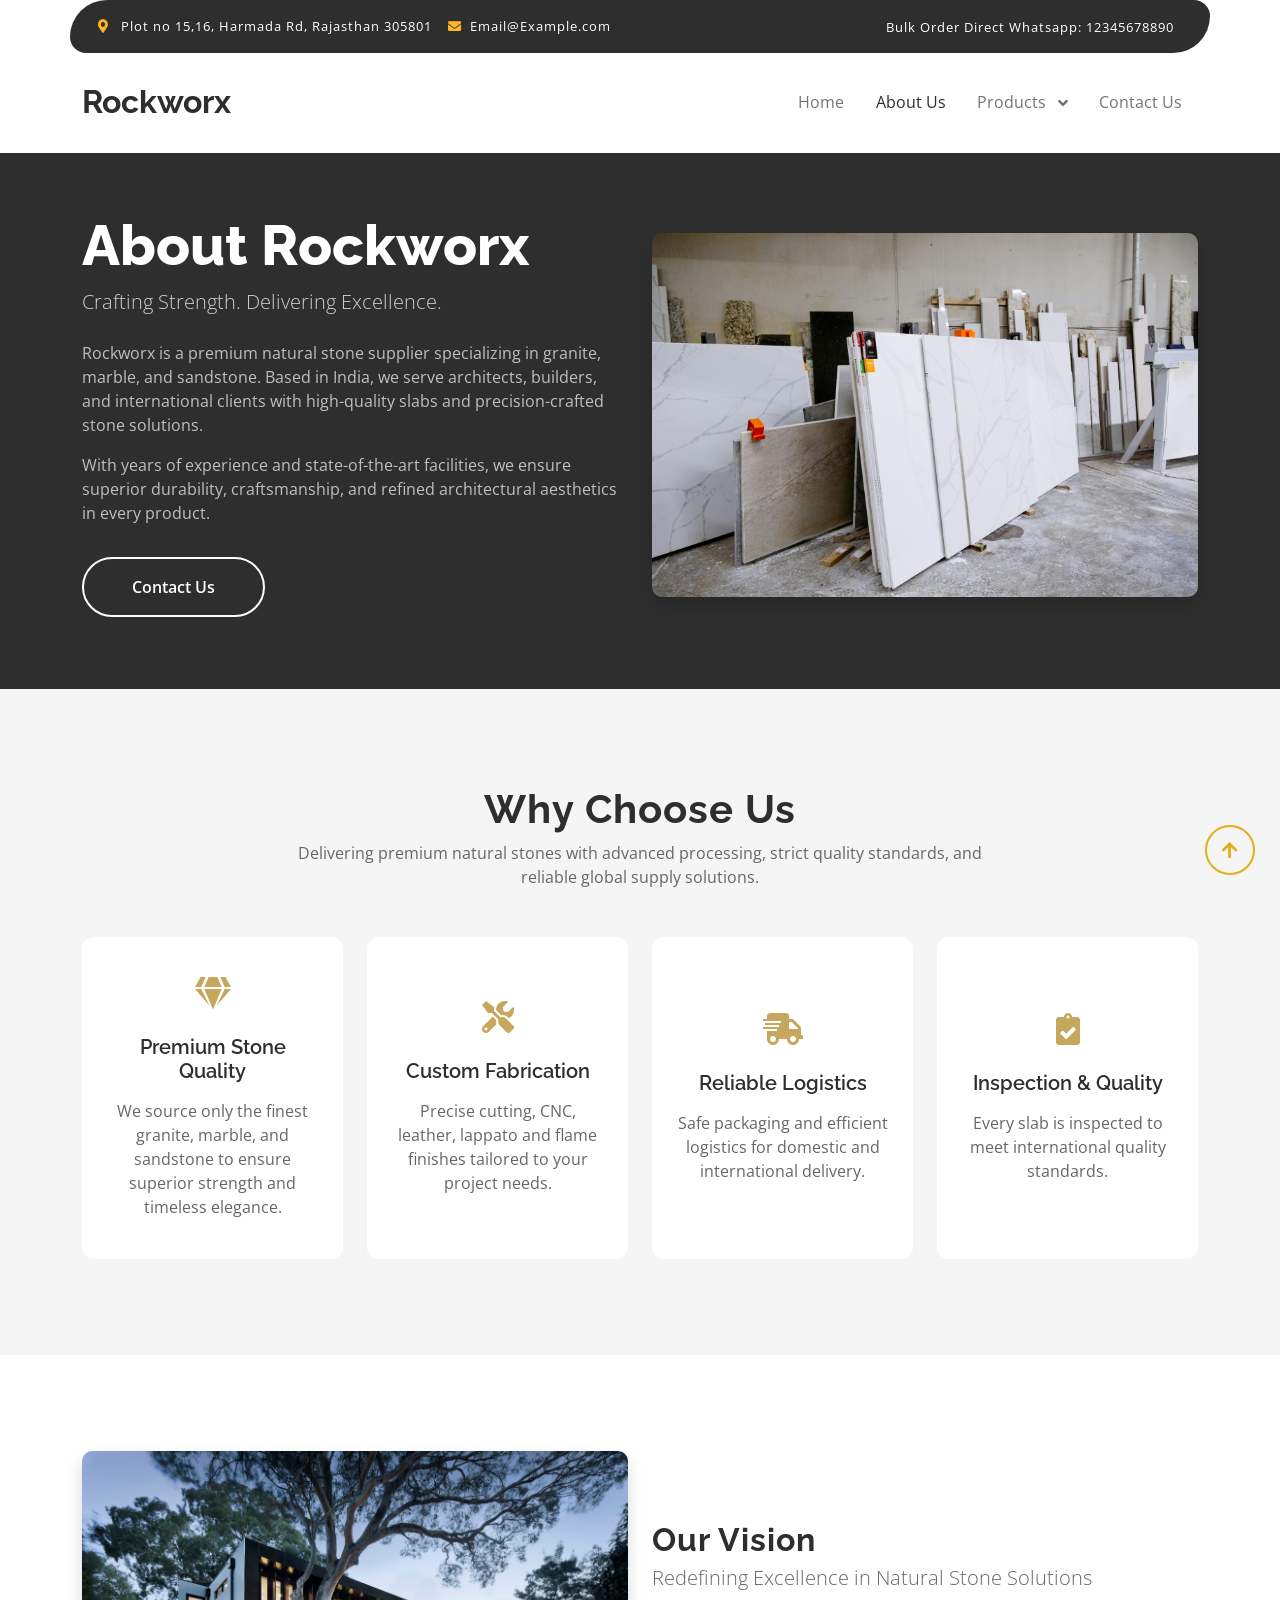
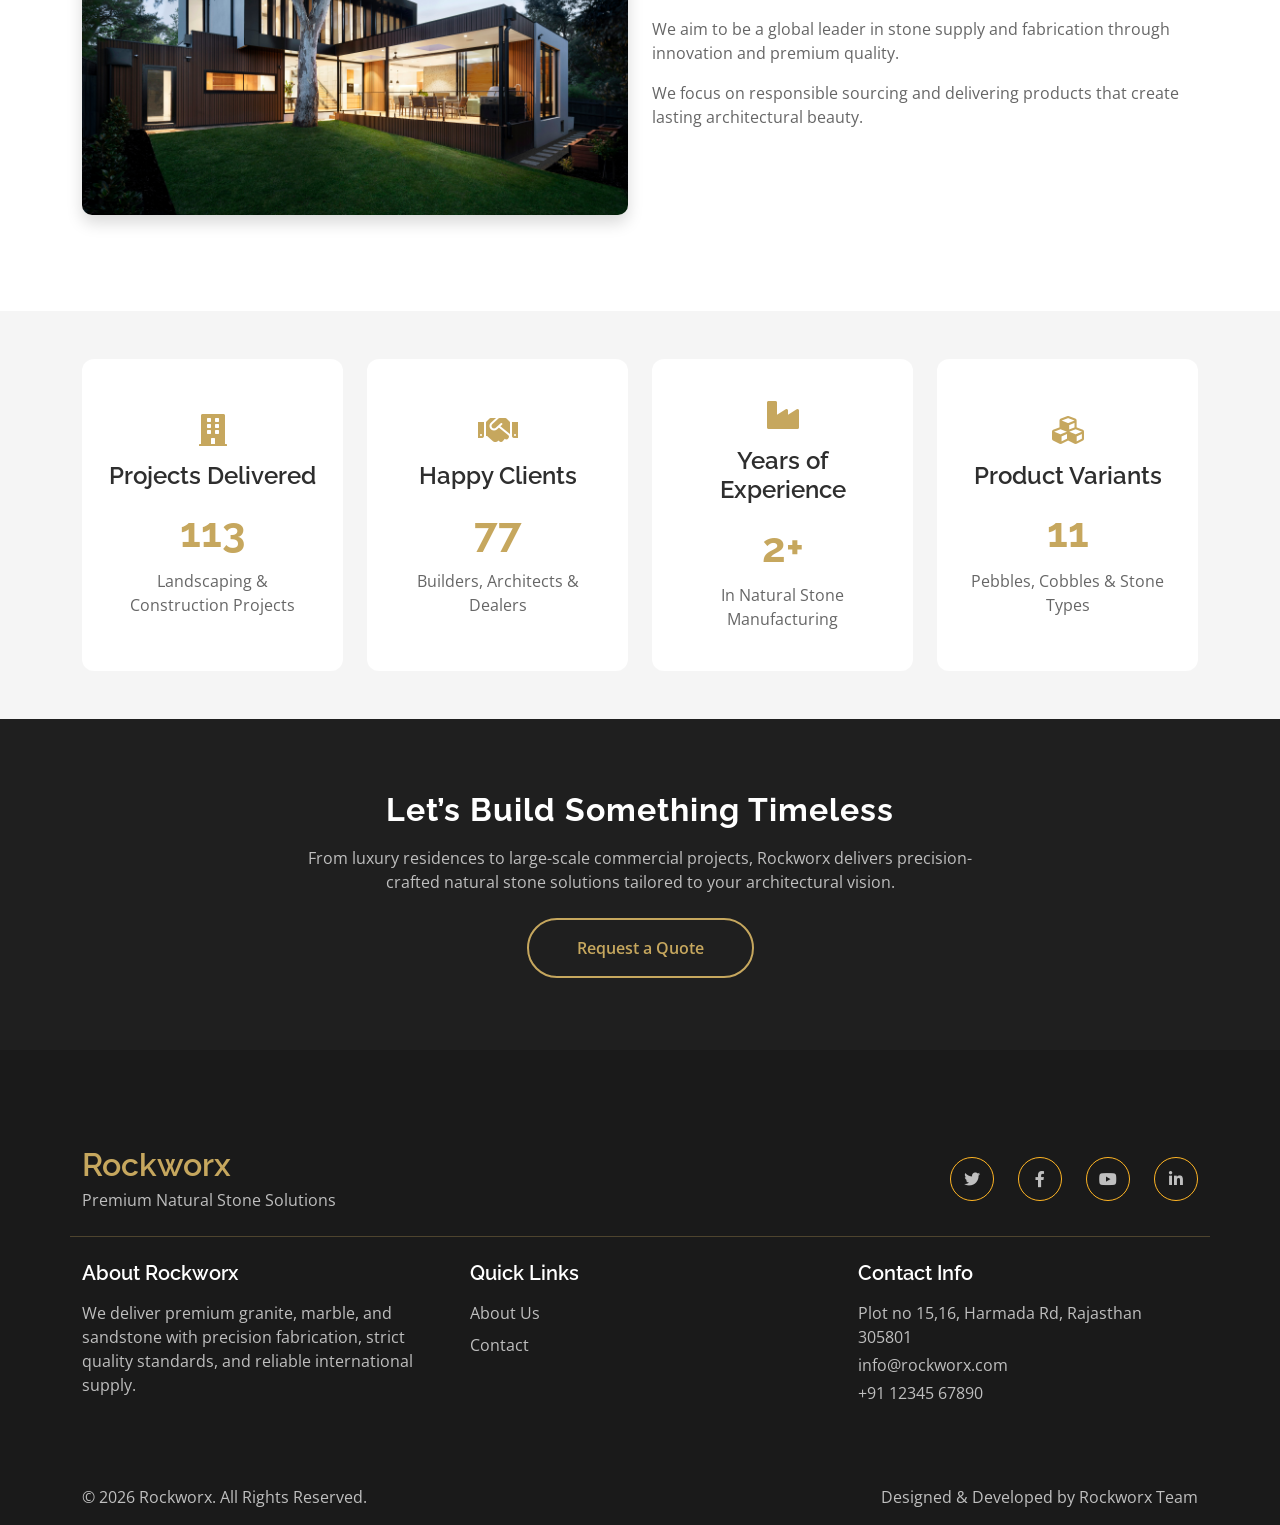
==== about.html @ 10cf5d44 "intial commit" ====
<!doctype html>
<html lang="en">
  <head>
    <meta charset="utf-8" />
    <title>About Rockworx | Premium Granite, Marble & Sandstone Supplier</title>
    <meta content="width=device-width, initial-scale=1.0" name="viewport" />
    <meta
      name="description"
      content="Rockworx is a trusted supplier of premium granite, marble, sandstone and custom stone fabrication solutions. Delivering quality materials, expert craftsmanship and reliable global exports."
    />
    <meta
      name="keywords"
      content="granite supplier, marble exporter, sandstone manufacturer, stone fabrication, granite slabs, marble slabs, Rajasthan stone company"
    />
    <meta name="author" content="Rockworx" />
    <meta
      property="og:title"
      content="About Rockworx - Premium Natural Stone Experts"
    />
    <meta
      property="og:description"
      content="Discover Rockworx's journey in delivering premium natural stone products with advanced fabrication and global logistics expertise."
    />
    <meta property="og:type" content="website" />

    <!-- Google Web Fonts -->
    <link rel="preconnect" href="https://fonts.googleapis.com" />
    <link rel="preconnect" href="https://fonts.gstatic.com" crossorigin />
    <link
      href="https://fonts.googleapis.com/css2?family=Open+Sans:wght@400;600&family=Raleway:wght@600;800&display=swap"
      rel="stylesheet"
    />

    <!-- Icon Font Stylesheet -->
    <link
      rel="stylesheet"
      href="https://use.fontawesome.com/releases/v5.15.4/css/all.css"
    />
    <link
      href="https://cdn.jsdelivr.net/npm/bootstrap-icons@1.4.1/font/bootstrap-icons.css"
      rel="stylesheet"
    />

    <!-- Libraries Stylesheet -->
    <link href="lib/lightbox/css/lightbox.min.css" rel="stylesheet" />
    <link href="lib/owlcarousel/assets/owl.carousel.min.css" rel="stylesheet" />

    <!-- Customized Bootstrap Stylesheet -->
    <link href="css/bootstrap.min.css" rel="stylesheet" />

    <!-- Template Stylesheet -->
    <link href="css/style.css" rel="stylesheet" />
  </head>

  <body>
    <!-- Spinner Start -->
    <div
      id="spinner"
      class="show w-100 vh-100 bg-white position-fixed translate-middle top-50 start-50 d-flex align-items-center justify-content-center"
    >
      <div class="spinner-grow text-primary" role="status"></div>
    </div>
    <!-- Spinner End -->

   <!-- Navbar start -->
    <div class="container-fluid fixed-top">
      <!-- Top Bar -->
      <div class="container topbar d-none d-lg-block">
        <div class="d-flex justify-content-between">
          <div class="top-info ps-2">
            <small class="me-3">
              <i class="fas fa-map-marker-alt me-2 text-secondary"></i>
              <a
                href="https://maps.app.goo.gl/jSsfCeEApox5uDgH6"
                target="_blank"
                class="text-white"
              >
                Plot no 15,16, Harmada Rd, Rajasthan 305801
              </a>
            </small>
            <small class="me-3"
              ><i class="fas fa-envelope me-2 text-secondary"></i
              ><a href="#" class="text-white">Email@Example.com</a></small
            >
          </div>
          <div class="top-link pe-2">
            <a
              href="https://wa.me/919876543210?text=Hello%20Rockworx,%20I%20would%20like%20to%20request%20a%20quote%20for%20your%20stone%20products."
              target="_blank"
              class="text-white"
              ><small class="text-white mx-2"
                >Bulk Order Direct Whatsapp: 12345678890</small
              ></a
            >
          </div>
        </div>
      </div>

      <!-- Navbar -->
      <div class="container">
        <nav class="navbar navbar-expand-lg navbar-light bg-white py-3">
          <!-- Logo -->
          <a href="index.html" class="navbar-brand">
            <h2 class="mb-0 fw-bold" style="color: #2e2e2e">Rockworx</h2>
          </a>

          <!-- Mobile Toggle -->
          <button
            class="navbar-toggler border-0"
            type="button"
            data-bs-toggle="collapse"
            data-bs-target="#navbarCollapse"
          >
            <span class="navbar-toggler-icon"></span>
          </button>

          <!-- Menu -->
          <div class="collapse navbar-collapse bg-white" id="navbarCollapse">
            <div class="navbar-nav ms-auto">
              <a href="index.html" class="nav-item nav-link px-3">
                Home
              </a>

              <a href="about.html" class="nav-item nav-link active px-3"> About Us</a>

              <!-- Products Dropdown -->
              <div class="nav-item dropdown">
                <a
                  href="#"
                  class="nav-link dropdown-toggle"
                  data-bs-toggle="dropdown"
                >
                  Products
                </a>
                <div class="dropdown-menu rounded-0 shadow-sm">
                  <a href="granite.html" class="dropdown-item">Granite</a>
                  <a href="pebbles.html" class="dropdown-item">Pebbles</a>
                  <a href="cobblestones.html" class="dropdown-item">Cobblestones</a>
                  <a href="handicraft.html" class="dropdown-item">Handicraft</a>
                </div>
              </div>
              <a href="contact.html" class="nav-item nav-link px-3">
                Contact Us
              </a>
            </div>
          </div>
        </nav>
      </div>
    </div>
    <!-- Navbar End -->
    <!-- ABOUT Section Start -->
    <div class="container-fluid about-banner">
      <div class="container py-5">
        <div class="row g-4 align-items-center">
          <div class="col-lg-6">
            <div class="py-4">
              <!-- Heading -->
              <h1 class="display-4" style="color: #ffffff">About Rockworx</h1>

              <!-- Tagline -->
              <p class="lead mb-4" style="color: #cfcfcf">
                Crafting Strength. Delivering Excellence.
              </p>

              <!-- Description -->
              <p style="color: #bfbfbf">
                Rockworx is a premium natural stone supplier specializing in
                granite, marble, and sandstone. Based in India, we serve
                architects, builders, and international clients with
                high-quality slabs and precision-crafted stone solutions.
              </p>

              <p style="color: #bfbfbf">
                With years of experience and state-of-the-art facilities, we
                ensure superior durability, craftsmanship, and refined
                architectural aesthetics in every product.
              </p>

              <!-- Outline Button -->
              <a
                href="https://wa.me/919876543210?text=Hello%20Rockworx,%20I%20would%20like%20to%20request%20a%20quote%20for%20your%20stone%20products."
                target="_blank"
                class="btn rounded-pill px-5 py-3 mt-3 about-outline-btn"
              >
                Contact Us
              </a>
            </div>
          </div>

          <div class="col-lg-6">
            <img
              src="img/about-factory.jpg"
              class="img-fluid rounded shadow"
              alt="Stone Factory"
            />
          </div>
        </div>
      </div>
    </div>
    <!-- ABOUT Section End -->

    <div class="container-fluid rw-bg-light py-5">
      <div class="container py-5">
        <div class="text-center mx-auto mb-5" style="max-width: 700px">
          <h1 class="rw-title rw-text-dark">Why Choose Us</h1>
          <p class="rw-text-muted">
            Delivering premium natural stones with advanced processing, strict
            quality standards, and reliable global supply solutions.
          </p>
        </div>

        <div class="row g-4 justify-content-center">
          <div class="col-md-6 col-lg-3">
            <div class="rw-card text-center h-100">
              <div class="mb-4">
                <i class="fas fa-gem fa-3x rw-text-gold"></i>
              </div>
              <h5 class="mb-3 rw-text-dark">Premium Stone Quality</h5>
              <p class="rw-text-muted mb-0">
                We source only the finest granite, marble, and sandstone to
                ensure superior strength and timeless elegance.
              </p>
            </div>
          </div>

          <div class="col-md-6 col-lg-3">
            <div class="rw-card text-center h-100">
              <div class="mb-4">
                <i class="fas fa-tools fa-3x rw-text-gold"></i>
              </div>
              <h5 class="mb-3 rw-text-dark">Custom Fabrication</h5>
              <p class="rw-text-muted mb-0">
                Precise cutting, CNC, leather, lappato and flame finishes
                tailored to your project needs.
              </p>
            </div>
          </div>

          <div class="col-md-6 col-lg-3">
            <div class="rw-card text-center h-100">
              <div class="mb-4">
                <i class="fas fa-shipping-fast fa-3x rw-text-gold"></i>
              </div>
              <h5 class="mb-3 rw-text-dark">Reliable Logistics</h5>
              <p class="rw-text-muted mb-0">
                Safe packaging and efficient logistics for domestic and
                international delivery.
              </p>
            </div>
          </div>

          <div class="col-md-6 col-lg-3">
            <div class="rw-card text-center h-100">
              <div class="mb-4">
                <i class="fas fa-clipboard-check fa-3x rw-text-gold"></i>
              </div>
              <h5 class="mb-3 rw-text-dark">Inspection & Quality</h5>
              <p class="rw-text-muted mb-0">
                Every slab is inspected to meet international quality standards.
              </p>
            </div>
          </div>
        </div>
      </div>
    </div>

    <!-- OUR VISION Start -->
    <div class="container-fluid bg-stone-light py-5">
      <div class="container py-5">
        <div class="row g-4 align-items-center">
          <div class="col-lg-6">
            <img
              src="img/our-vision.jpg"
              class="img-fluid rounded shadow"
              alt="Luxury Stone Interior"
            />
          </div>

          <div class="col-lg-6">
            <h2 class="rw-title rw-text-dark mb-1">Our Vision</h2>
            <p class="lead rw-text-muted mb-4">
              Redefining Excellence in Natural Stone Solutions
            </p>
            <p class="rw-text-muted">
              We aim to be a global leader in stone supply and fabrication
              through innovation and premium quality.
            </p>
            <p class="rw-text-muted">
              We focus on responsible sourcing and delivering products that
              create lasting architectural beauty.
            </p>
          </div>
        </div>
      </div>
    </div>
    <!-- OUR VISION End -->

      <!-- Fact Start -->
    <div class="container-fluid py-5 rw-bg-light">
      <div class="container">
        <div class="row g-4 text-center">
          <!-- Projects Delivered -->
          <div class="col-md-6 col-lg-3 d-flex">
            <div class="rw-card w-100">
              <i class="fa fa-building fa-2x rw-text-gold mb-3"></i>
              <h4 class="rw-text-dark">Projects Delivered</h4>
              <h1 class="count rw-text-gold" data-target="1250">0</h1>
              <p class="rw-text-muted mb-0">
                Landscaping & Construction Projects
              </p>
            </div>
          </div>

          <!-- Happy Clients -->
          <div class="col-md-6 col-lg-3 d-flex">
            <div class="rw-card w-100">
              <i class="fa fa-handshake fa-2x rw-text-gold mb-3"></i>
              <h4 class="rw-text-dark">Happy Clients</h4>
              <h1 class="count rw-text-gold" data-target="850">0</h1>
              <p class="rw-text-muted mb-0">Builders, Architects & Dealers</p>
            </div>
          </div>

          <!-- Years of Experience -->
          <div class="col-md-6 col-lg-3 d-flex">
            <div class="rw-card w-100">
              <i class="fa fa-industry fa-2x rw-text-gold mb-3"></i>
              <h4 class="rw-text-dark">Years of Experience</h4>
              <h1 class="rw-text-gold">
                <span class="count rw-text-gold" data-target="15">0</span>+
              </h1>
              <p class="rw-text-muted mb-0">In Natural Stone Manufacturing</p>
            </div>
          </div>

          <!-- Product Variants -->
          <div class="col-md-6 col-lg-3 d-flex">
            <div class="rw-card w-100">
              <i class="fa fa-cubes fa-2x rw-text-gold mb-3"></i>
              <h4 class="rw-text-dark">Product Variants</h4>
              <h1 class="count rw-text-gold" data-target="120">0</h1>
              <p class="rw-text-muted mb-0">Pebbles, Cobbles & Stone Types</p>
            </div>
          </div>
        </div>
      </div>
    </div>
    <!-- Fact Start -->

    <!-- CTA Section Start -->
    <div class="container-fluid rw-bg-cta py-5">
      <div class="container text-center py-4">
        <h2 class="rw-text-white rw-title mb-3">
          Let’s Build Something Timeless
        </h2>

        <p class="rw-text-light mb-4" style="max-width: 700px; margin: auto">
          From luxury residences to large-scale commercial projects, Rockworx
          delivers precision-crafted natural stone solutions tailored to your
          architectural vision.
        </p>

        <a
          href="https://wa.me/919876543210?text=Hello%20Rockworx,%20I%20would%20like%20to%20request%20a%20quote%20for%20your%20stone%20products."
          target="_blank"
          class="btn rw-btn-gold-outline rounded-pill px-5 py-3"
        >
          Request a Quote
        </a>
      </div>
    </div>
    <!-- CTA Section End -->

    <!-- Footer Start -->
    <div class="container-fluid rw-footer pt-5">
      <div class="container py-5">
        <!-- Top Row -->
        <div
          class="row align-items-center pb-4 mb-4 border-bottom"
          style="border-color: rgba(198, 167, 94, 0.3) !important"
        >
          <div class="col-lg-6 text-center text-lg-start mb-3 mb-lg-0">
            <h2 class="rw-text-gold mb-1">Rockworx</h2>
            <p class="rw-text-light mb-0">Premium Natural Stone Solutions</p>
          </div>

          <div class="col-lg-6 text-center text-lg-end">
            <div class="d-inline-flex gap-3">
              <a
                class="btn btn-outline-secondary me-2 btn-md-square rounded-circle"
                href=""
                ><i class="fab fa-twitter"></i
              ></a>
              <a
                class="btn btn-outline-secondary me-2 btn-md-square rounded-circle"
                href=""
                ><i class="fab fa-facebook-f"></i
              ></a>
              <a
                class="btn btn-outline-secondary me-2 btn-md-square rounded-circle"
                href=""
                ><i class="fab fa-youtube"></i
              ></a>
              <a
                class="btn btn-outline-secondary btn-md-square rounded-circle"
                href=""
                ><i class="fab fa-linkedin-in"></i
              ></a>
            </div>
          </div>
        </div>

        <!-- Main Footer Content -->
        <div class="row g-5">
          <div class="col-lg-4 col-md-6">
            <h5 class="rw-text-white mb-3">About Rockworx</h5>
            <p class="rw-text-light">
              We deliver premium granite, marble, and sandstone with precision
              fabrication, strict quality standards, and reliable international
              supply.
            </p>
          </div>

          <div class="col-lg-4 col-md-6">
            <h5 class="rw-text-white mb-3">Quick Links</h5>
            <div class="d-flex flex-column gap-2">
              <a href="about.html" class="rw-footer-link">About Us</a>
              <a href="contact.html" class="rw-footer-link">Contact</a>
            </div>
          </div>

          <div class="col-lg-4 col-md-12">
            <h5 class="rw-text-white mb-3">Contact Info</h5>
            <p class="rw-text-light mb-1">
              Plot no 15,16, Harmada Rd, Rajasthan 305801
            </p>
            <p class="rw-text-light mb-1">info@rockworx.com</p>
            <p class="rw-text-light">+91 12345 67890</p>
          </div>
        </div>
      </div>
    </div>
    <!-- Footer End -->

    <!-- Copyright Start -->
    <div class="container-fluid rw-bg-deep py-3">
      <div class="container">
        <div class="row align-items-center">
          <div class="col-md-6 text-center text-md-start rw-text-light">
            © 2026 Rockworx. All Rights Reserved.
          </div>

          <div class="col-md-6 text-center text-md-end rw-text-light">
            Designed & Developed by Rockworx Team
          </div>
        </div>
      </div>
    </div>
    <!-- Copyright End -->

    <!-- Back to Top -->
    <a href="#" class="rw-back-to-top">
      <i class="fa fa-arrow-up"></i>
    </a>

    <!-- JavaScript Libraries -->
    <script src="https://ajax.googleapis.com/ajax/libs/jquery/3.6.4/jquery.min.js"></script>
    <script src="https://cdn.jsdelivr.net/npm/bootstrap@5.0.0/dist/js/bootstrap.bundle.min.js"></script>
    <script src="lib/easing/easing.min.js"></script>
    <script src="lib/waypoints/waypoints.min.js"></script>
    <script src="lib/lightbox/js/lightbox.min.js"></script>
    <script src="lib/owlcarousel/owl.carousel.min.js"></script>

    <!-- Template Javascript -->
    <script src="js/main.js"></script>
  </body>
</html>
---- css/style.css ----
/*** Spinner Start ***/
#spinner {
  opacity: 0;
  visibility: hidden;
  transition:
    opacity 0.8s ease-out,
    visibility 0s linear 0.5s;
  z-index: 99999;
}

#spinner.show {
  transition:
    opacity 0.8s ease-out,
    visibility 0s linear 0s;
  visibility: visible;
  opacity: 1;
}

.back-to-top {
  position: fixed;
  right: 30px;
  bottom: 30px;
  display: flex;
  width: 45px;
  height: 45px;
  align-items: center;
  justify-content: center;
  transition: 0.5s;
  z-index: 99;
}
/*** Spinner End ***/

/*** Button Start ***/
.btn {
  font-weight: 600;
  transition: 0.5s;
}

.btn-square {
  width: 32px;
  height: 32px;
}

.btn-sm-square {
  width: 34px;
  height: 34px;
}

.btn-md-square {
  width: 44px;
  height: 44px;
}

.btn-lg-square {
  width: 56px;
  height: 56px;
}

.btn-square,
.btn-sm-square,
.btn-md-square,
.btn-lg-square {
  padding: 0;
  display: flex;
  align-items: center;
  justify-content: center;
  font-weight: normal;
}

.btn.border-secondary {
  transition: 0.5s;
}

.btn.border-secondary:hover {
  background: var(--bs-secondary) !important;
  color: var(--bs-white) !important;
}
.border-secondary{
  border-color : #c6a75e !important;
}
.border-primary{
  border-color : #e2af18 !important;
}

/*** Topbar Start ***/
.fixed-top {
  transition: 0.5s;
  background: var(--bs-white);
  border: 0;
}

.topbar {
  padding: 20px;
  border-radius: 230px 100px;
  background-color: #2e2e2e;
}

.topbar .top-info {
  font-size: 15px;
  line-height: 0;
  letter-spacing: 1px;
  display: flex;
  align-items: center;
}

.topbar .top-link {
  font-size: 15px;
  line-height: 0;
  letter-spacing: 1px;
  display: flex;
  align-items: center;
}

.topbar .top-link a {
  letter-spacing: 1px;
}

.topbar .top-link a small:hover {
  color: var(--bs-secondary) !important;
  transition: 0.5s;
}

.topbar .top-link a small:hover i {
  color: var(--bs-primary) !important;
}
/*** Topbar End ***/

/*** Navbar Start ***/
.navbar .navbar-nav .nav-link {
  padding: 10px 15px;
  font-size: 16px;
  transition: 0.5s;
}

.navbar {
  height: 100px;
  border-bottom: 1px solid rgba(255, 255, 255, 0.1);
}

.navbar .navbar-nav .nav-link:hover,
.navbar .navbar-nav .nav-link.active,
.fixed-top.bg-white .navbar .navbar-nav .nav-link:hover,
.fixed-top.bg-white .navbar .navbar-nav .nav-link.active {
  color: var(--bs-primary);
}

.navbar .dropdown-toggle::after {
  border: none;
  content: "\f107";
  font-family: "Font Awesome 5 Free";
  font-weight: 700;
  vertical-align: middle;
  margin-left: 8px;
}

@media (min-width: 1200px) {
  .navbar .nav-item .dropdown-menu {
    display: block;
    visibility: hidden;
    top: 100%;
    transform: rotateX(-75deg);
    transform-origin: 0% 0%;
    border: 0;
    transition: 0.5s;
    opacity: 0;
  }
}

.dropdown .dropdown-menu a:hover {
  background: var(--bs-secondary);
  color: var(--bs-primary);
}

.navbar .nav-item:hover .dropdown-menu {
  transform: rotateX(0deg);
  visibility: visible;
  background: var(--bs-light) !important;
  border-radius: 10px !important;
  transition: 0.5s;
  opacity: 1;
}

#searchModal .modal-content {
  background: rgba(255, 255, 255, 0.8);
}
/*** Navbar End ***/

/*** Hero Header ***/
.hero-header {
  background:
    linear-gradient(rgba(255, 255, 255, 0.85), rgba(255, 255, 255, 0.85)),
    url(../img/hero-img.jpg);
  background-position: center center;
  background-repeat: no-repeat;
  background-size: cover;
}
.carousel-item {
  position: relative;
}

.carousel-item a {
  position: absolute;
  top: 50%;
  left: 50%;
  transform: translate(-50%, -50%);
  font-size: 25px;
  background: linear-gradient(rgba(255, 181, 36, 0.7), rgba(255, 181, 36, 0.7));
}

.carousel-control-next,
.carousel-control-prev {
  width: 48px;
  height: 48px;
  border-radius: 48px;
  border: 1px solid var(--bs-white);
  background: var(--bs-primary);
  position: absolute;
  top: 50%;
  transform: translateY(-50%);
}

.carousel-control-next {
  margin-right: 20px;
}

.carousel-control-prev {
  margin-left: 20px;
}

#carouselId .carousel-item {
  height: 420px; /* Set fixed height */
}

#carouselId .carousel-item img {
  height: 100%;
  width: 100%;
  object-fit: cover; /* Prevent stretching */
}

.page-header {
  position: relative;
  background:
    linear-gradient(rgba(0, 0, 0, 0.3), rgba(0, 0, 0, 0.3)),
    url(../img/cart-page-header-img.jpg);
  background-position: center center;
  background-repeat: no-repeat;
  background-size: cover;
}

@media (min-width: 992px) {
  .hero-header,
  .page-header {
    margin-top: 152px !important;
  }
}

@media (max-width: 992px) {
  .hero-header,
  .page-header {
    margin-top: 97px !important;
  }
}
/*** Hero Header end ***/

/*** featurs Start ***/
.featurs .featurs-item .featurs-icon {
  position: relative;
  width: 120px;
  height: 120px;
}

.featurs .featurs-item .featurs-icon::after {
  content: "";
  width: 35px;
  height: 35px;
  background: var(--bs-secondary);
  position: absolute;
  bottom: -10px;
  transform: translate(-50%);
  transform: rotate(45deg);
  background: var(--bs-secondary);
}
.featurs-item {
  background-color: #2e2e2e;
}
/*** featurs End ***/

/*** service Start ***/
.service .service-item .service-content {
  position: relative;
  width: 250px;
  height: 130px;
  top: -50%;
  left: 50%;
  transform: translate(-50%, -50%);
}

/*** service End ***/

/*** Fruits Start ***/
.fruite .tab-class .nav-item a.active {
  background: var(--bs-secondary) !important;
}

.fruite .tab-class .nav-item a.active span {
  color: var(--bs-white) !important;
}

.fruite .fruite-categorie .fruite-name {
  line-height: 40px;
}

.fruite .fruite-categorie .fruite-name a {
  transition: 0.5s;
}

.fruite .fruite-categorie .fruite-name a:hover {
  color: var(--bs-secondary);
}

.fruite .fruite-item {
  height: 100%;
  transition: 0.5s;
}
.fruite .fruite-item:hover {
  box-shadow: 0 0 55px rgba(0, 0, 0, 0.4);
}

.fruite .fruite-item .fruite-img {
  overflow: hidden;
  transition: 0.5s;
  border-radius: 10px 10px 0 0;
}

.fruite .fruite-item .fruite-img img {
  transition: 0.5s;
}

.fruite .fruite-item .fruite-img img:hover {
  transform: scale(1.3);
}
.fruite-img {
  height: 250px;
  overflow: hidden;
}

.fruite-img img {
  width: 100%;
  height: 100%;
  object-fit: cover;
}
/*** Fruits End ***/

/*** vesitable Start ***/
.vesitable .vesitable-item {
  height: 100%;
  transition: 0.5s;
}

.vesitable .vesitable-item:hover {
  box-shadow: 0 0 55px rgba(0, 0, 0, 0.4);
}

.vesitable .vesitable-item .vesitable-img {
  overflow: hidden;
  transition: 0.5s;
  border-radius: 10px 10px 0 0;
}

.vesitable .vesitable-item .vesitable-img img {
  transition: 0.5s;
}

.vesitable .vesitable-item .vesitable-img img:hover {
  transform: scale(1.2);
}

.vesitable .owl-stage {
  margin: 50px 0;
  position: relative;
}

.vesitable .owl-nav .owl-prev {
  position: absolute;
  top: -8px;
  right: 0;
  color: var(--bs-primary);
  padding: 5px 25px;
  border: 1px solid var(--bs-secondary);
  border-radius: 20px;
  transition: 0.5s;
}

.vesitable .owl-nav .owl-prev:hover {
  background: var(--bs-secondary);
  color: var(--bs-white);
}

.vesitable .owl-nav .owl-next {
  position: absolute;
  top: -8px;
  right: 88px;
  color: var(--bs-primary);
  padding: 5px 25px;
  border: 1px solid var(--bs-secondary);
  border-radius: 20px;
  transition: 0.5s;
}

.vesitable .owl-nav .owl-next:hover {
  background: var(--bs-secondary);
  color: var(--bs-white);
}
/*** vesitable End ***/

/*** Banner Section Start ***/
.banner .banner-btn:hover {
  background: var(--bs-primary);
}
.about-banner {
  background-color: #2e2e2e;
}
.about-outline-btn {
  border: 2px solid #ffffff;
  color: #ffffff;
  background: transparent;
  transition: all 0.3s ease;
}

.about-outline-btn:hover {
  background: #ffffff;
  color: #2e2e2e;
}

.gray-outline-btn {
  border: 2px solid #2e2e2e;
  color: #2e2e2e;
  background: transparent;
  transition: all 0.3s ease;
}

.gray-outline-btn:hover {
  background: #2e2e2e;
  color: #ffffff;
}
/*** Banner Section End ***/

/*** Facts Start ***/
.counter {
  height: 100%;
  text-align: center;
  box-shadow: 0 0 30px rgba(0, 0, 0, 0.05);
}

.counter i {
  font-size: 60px;
  margin-bottom: 25px;
}

.counter h4 {
  color: var(--bs-primary);
  letter-spacing: 1px;
  text-transform: uppercase;
}

.counter h1 {
  margin-bottom: 0;
}
/*** Facts End ***/

/*** testimonial Start ***/
.testimonial .owl-nav .owl-prev {
  position: absolute;
  top: -58px;
  right: 0;
  color: var(--bs-primary);
  padding: 5px 25px;
  border: 1px solid var(--bs-secondary);
  border-radius: 20px;
  transition: 0.5s;
}

.testimonial .owl-nav .owl-prev:hover {
  background: var(--bs-secondary);
  color: var(--bs-white);
}

.testimonial .owl-nav .owl-next {
  position: absolute;
  top: -58px;
  right: 88px;
  color: var(--bs-primary);
  padding: 5px 25px;
  border: 1px solid var(--bs-secondary);
  border-radius: 20px;
  transition: 0.5s;
}

.testimonial .owl-nav .owl-next:hover {
  background: var(--bs-secondary);
  color: var(--bs-white);
}
/*** testimonial End ***/

/*** Single Page Start ***/
.pagination {
  display: inline-block;
}

.pagination a {
  color: var(--bs-dark);
  padding: 10px 16px;
  text-decoration: none;
  transition: 0.5s;
  border: 1px solid var(--bs-secondary);
  margin: 0 4px;
}

.pagination a.active {
  background-color: var(--bs-primary);
  color: var(--bs-light);
  border: 1px solid var(--bs-secondary);
}

.pagination a:hover:not(.active) {
  background-color: var(--bs-primary);
}

.nav.nav-tabs .nav-link.active {
  border-bottom: 2px solid var(--bs-secondary) !important;
}
/*** Single Page End ***/

/*** Footer Start ***/
.footer .footer-item .btn-link {
  line-height: 35px;
  color: rgba(255, 255, 255, 0.5);
  transition: 0.5s;
}

.footer .footer-item .btn-link:hover {
  color: var(--bs-secondary) !important;
}

.footer .footer-item p.mb-4 {
  line-height: 35px;
}
/*** Footer End ***/
/* ===============================
   ROCKWORX DESIGN SYSTEM (NAMESPACED)
================================= */

/* ===== Backgrounds ===== */

.rw-bg-light {
  background-color: #f5f5f5;
}

.rw-bg-dark {
  background-color: #2e2e2e;
}

.rw-bg-deep {
  background-color: #1a1a1a;
}

.rw-bg-cta {
  background-color: #1f1f1f;
}

/* ===== Text Colors ===== */

.rw-text-dark {
  color: #2e2e2e;
}

.rw-text-muted {
  color: #666666;
}

.rw-text-light {
  color: #bfbfbf;
}

.rw-text-gold {
  color: #c6a75e;
}

/* ===== Section Title ===== */

.rw-title {
  font-weight: 700;
  letter-spacing: 1px;
}

/* ===== Cards ===== */

.rw-card {
  background: #ffffff;
  border-radius: 12px;
  padding: 30px 20px;
  transition: 0.3s ease;
}

.rw-card:hover {
  transform: translateY(-8px);
  box-shadow: 0 15px 40px rgba(0, 0, 0, 0.08);
}

/* ===== Outline Button ===== */

.rw-btn-outline {
  border: 2px solid #2e2e2e;
  color: #2e2e2e;
  background: transparent;
  transition: 0.3s ease;
  font-weight: 600;
}

.rw-btn-outline:hover {
  background: #2e2e2e;
  color: #ffffff;
}

/* ===== Gold Button ===== */

.rw-btn-gold-outline {
  border: 2px solid #c6a75e;
  color: #c6a75e;
  font-weight: 600;
  transition: 0.3s ease;
}

.rw-btn-gold-outline:hover {
  background: #b8954d;
  color: #ffffff;
}

/* ===== Footer ===== */

.rw-footer {
  background-color: #1a1a1a;
}

.rw-footer p,
.rw-footer a {
  color: #bfbfbf;
}

.rw-footer a:hover {
  color: #c6a75e;
}
.rw-text-white {
  color: #ffffff;
}
/* ===== Social Icons ===== */
/* Back to Top - Rockworx Style */
.rw-back-to-top {
  position: fixed;
  right: 25px;
  bottom: 25px;
  width: 50px;
  height: 50px;
  background: transparent;
  border: 2px solid #e2af18;
  color: #e2af18;
  border-radius: 50%;
  display: flex;
  align-items: center;
  justify-content: center;
  text-decoration: none;
  font-size: 18px;
  z-index: 999;
  transition: all 0.3s ease;
}

.rw-back-to-top:hover {
  background: #e2af18;
  color: #2e2e2e;
  transform: translateY(-4px);
}
.fixed-top + * {
  margin-top: 140px;
}

@media (max-width: 991px) {
  .fixed-top + * {
    margin-top: 90px;
  }
}
.rw-carousel-label {
  display: inline-block;
  background: rgba(0, 0, 0, 0.65);
  color: #ffffff;
  padding: 8px 18px;
  border-radius: 30px;
  border: 1px solid #c6a75e;
  font-weight: 600;
}
.product-title {
  display: inline-block;
  background: rgba(0, 0, 0, 0.65);
  color: #c6a75e;
  padding: 8px 18px;
  border-radius: 30px;
  border: 1px solid #c6a75e;
  font-weight: 600;
}

/* Equal height counter cards */
.rw-card {
  height: 100%;
  display: flex;
  flex-direction: column;
  justify-content: center;
  padding: 40px 25px;
  border-radius: 12px;
  transition: 0.3s ease;
}

.rw-card h1 {
  font-size: 42px;
  font-weight: 700;
  margin: 10px 0;
}

.rw-card i {
  font-size: 32px;
}
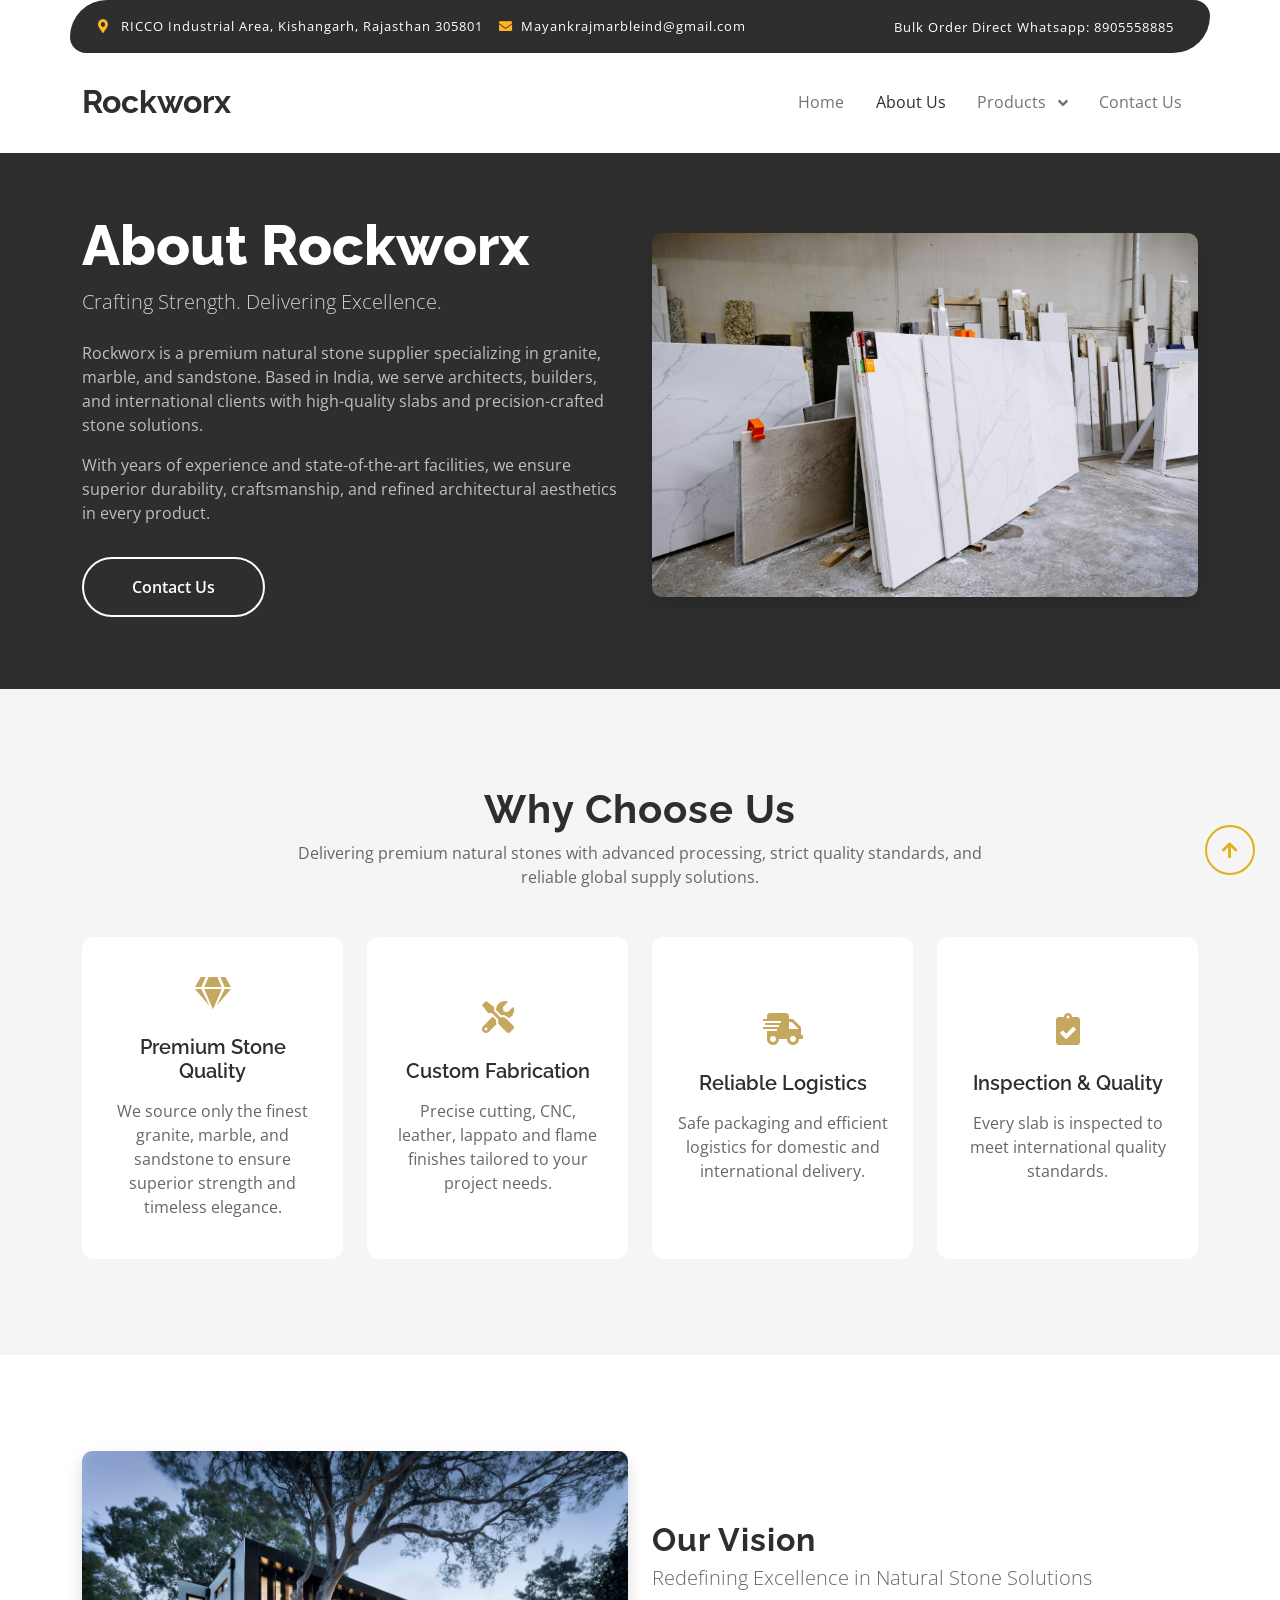
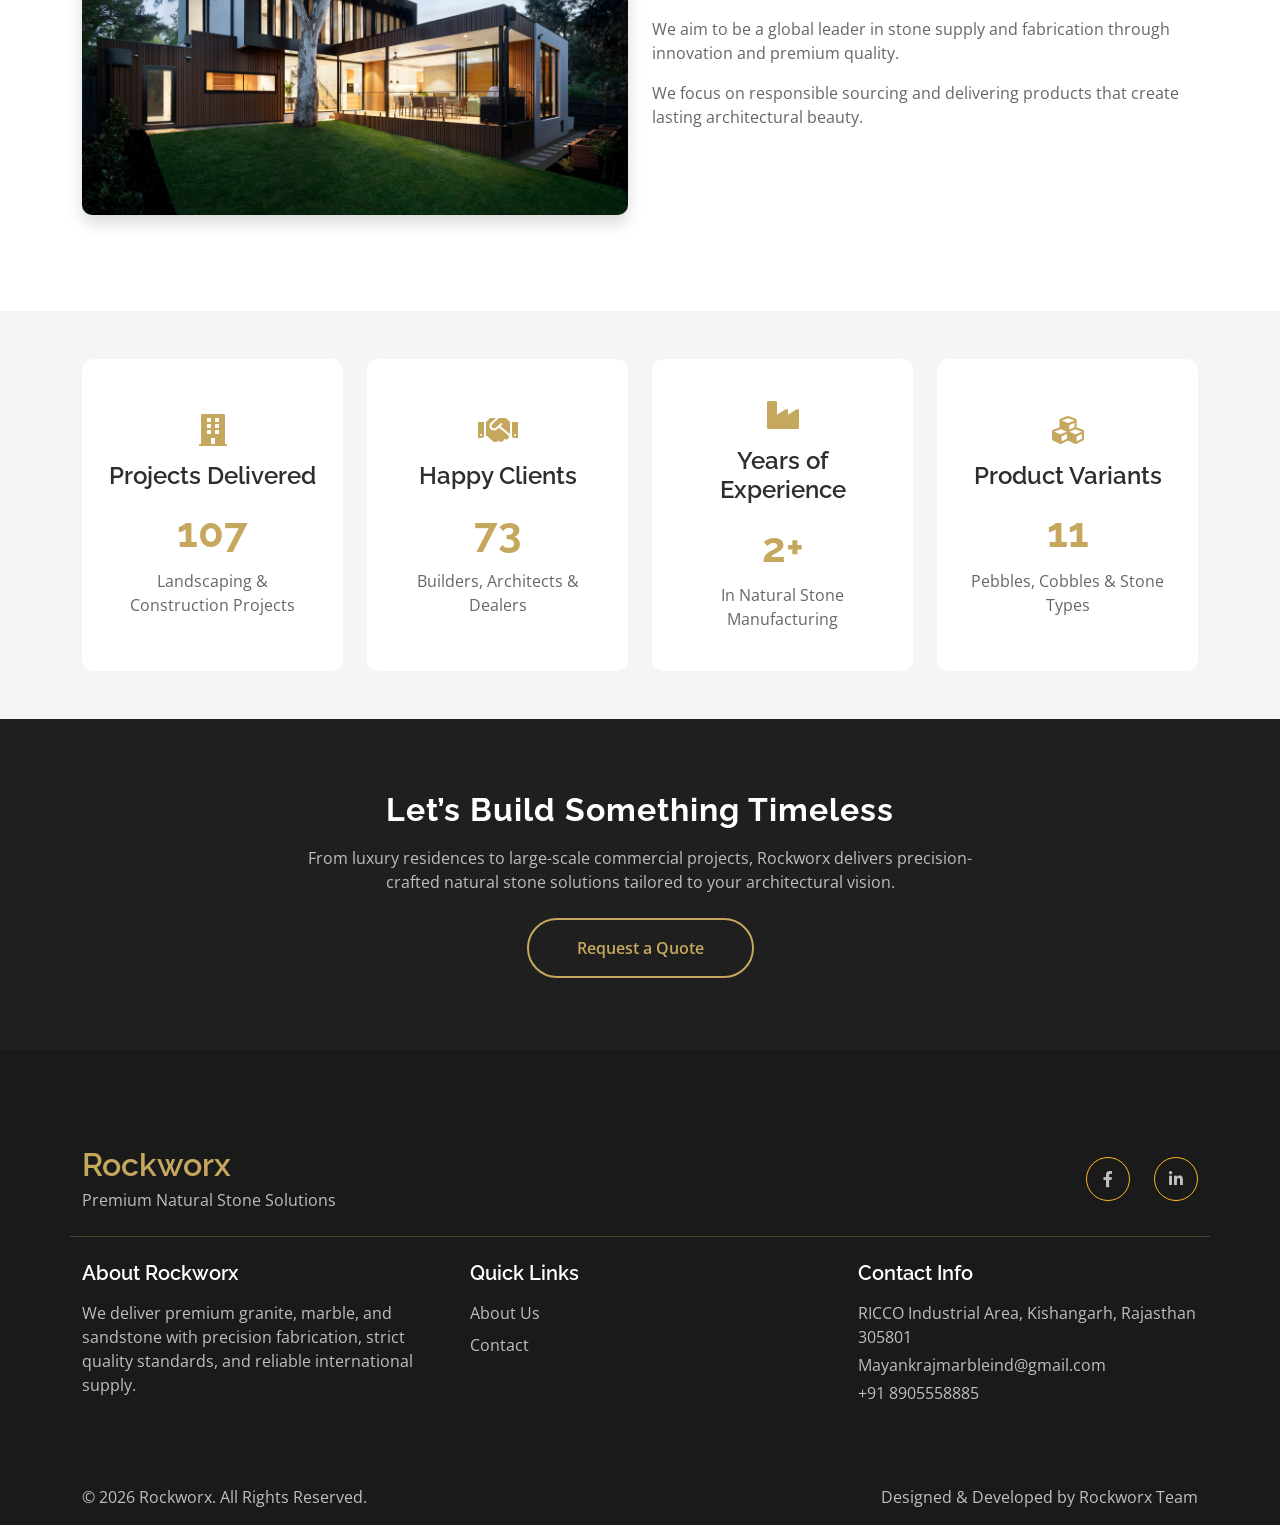
==== commit 0622cb08: "new changes" ====
--- a/about.html
+++ b/about.html
@@ -62,7 +62,7 @@
     </div>
     <!-- Spinner End -->
 
-   <!-- Navbar start -->
+    <!-- Navbar start -->
     <div class="container-fluid fixed-top">
       <!-- Top Bar -->
       <div class="container topbar d-none d-lg-block">
@@ -71,25 +71,25 @@
             <small class="me-3">
               <i class="fas fa-map-marker-alt me-2 text-secondary"></i>
               <a
-                href="https://maps.app.goo.gl/jSsfCeEApox5uDgH6"
+                href="https://maps.app.goo.gl/h1ge3oAFVg8EZdvR7"
                 target="_blank"
                 class="text-white"
               >
-                Plot no 15,16, Harmada Rd, Rajasthan 305801
+                RICCO Industrial Area, Kishangarh, Rajasthan 305801
               </a>
             </small>
             <small class="me-3"
               ><i class="fas fa-envelope me-2 text-secondary"></i
-              ><a href="#" class="text-white">Email@Example.com</a></small
+              ><a href="#" class="text-white">Mayankrajmarbleind@gmail.com</a></small
             >
           </div>
           <div class="top-link pe-2">
             <a
-              href="https://wa.me/919876543210?text=Hello%20Rockworx,%20I%20would%20like%20to%20request%20a%20quote%20for%20your%20stone%20products."
+              href="https://wa.me/918905558885?text=Hello%20Rockworx,%20I%20would%20like%20to%20request%20a%20quote%20for%20your%20stone%20products."
               target="_blank"
               class="text-white"
               ><small class="text-white mx-2"
-                >Bulk Order Direct Whatsapp: 12345678890</small
+                >Bulk Order Direct Whatsapp: 8905558885</small
               ></a
             >
           </div>
@@ -117,11 +117,11 @@
           <!-- Menu -->
           <div class="collapse navbar-collapse bg-white" id="navbarCollapse">
             <div class="navbar-nav ms-auto">
-              <a href="index.html" class="nav-item nav-link px-3">
-                Home
-              </a>
-
-              <a href="about.html" class="nav-item nav-link active px-3"> About Us</a>
+              <a href="index.html" class="nav-item nav-link px-3"> Home </a>
+
+              <a href="about.html" class="nav-item nav-link active px-3">
+                About Us</a
+              >
 
               <!-- Products Dropdown -->
               <div class="nav-item dropdown">
@@ -135,7 +135,9 @@
                 <div class="dropdown-menu rounded-0 shadow-sm">
                   <a href="granite.html" class="dropdown-item">Granite</a>
                   <a href="pebbles.html" class="dropdown-item">Pebbles</a>
-                  <a href="cobblestones.html" class="dropdown-item">Cobblestones</a>
+                  <a href="cobblestones.html" class="dropdown-item"
+                    >Cobblestones</a
+                  >
                   <a href="handicraft.html" class="dropdown-item">Handicraft</a>
                 </div>
               </div>
@@ -178,7 +180,7 @@
 
               <!-- Outline Button -->
               <a
-                href="https://wa.me/919876543210?text=Hello%20Rockworx,%20I%20would%20like%20to%20request%20a%20quote%20for%20your%20stone%20products."
+                href="https://wa.me/918905558885?text=Hello%20Rockworx,%20I%20would%20like%20to%20request%20a%20quote%20for%20your%20stone%20products."
                 target="_blank"
                 class="btn rounded-pill px-5 py-3 mt-3 about-outline-btn"
               >
@@ -295,7 +297,7 @@
     </div>
     <!-- OUR VISION End -->
 
-      <!-- Fact Start -->
+    <!-- Fact Start -->
     <div class="container-fluid py-5 rw-bg-light">
       <div class="container">
         <div class="row g-4 text-center">
@@ -361,7 +363,7 @@
         </p>
 
         <a
-          href="https://wa.me/919876543210?text=Hello%20Rockworx,%20I%20would%20like%20to%20request%20a%20quote%20for%20your%20stone%20products."
+          href="https://wa.me/918905558885?text=Hello%20Rockworx,%20I%20would%20like%20to%20request%20a%20quote%20for%20your%20stone%20products."
           target="_blank"
           class="btn rw-btn-gold-outline rounded-pill px-5 py-3"
         >
@@ -386,24 +388,24 @@
 
           <div class="col-lg-6 text-center text-lg-end">
             <div class="d-inline-flex gap-3">
-              <a
+              <!-- <a
                 class="btn btn-outline-secondary me-2 btn-md-square rounded-circle"
                 href=""
                 ><i class="fab fa-twitter"></i
-              ></a>
+              ></a> -->
               <a
                 class="btn btn-outline-secondary me-2 btn-md-square rounded-circle"
-                href=""
+                href="https://www.facebook.com/share/18JWSUZ5WM/"
                 ><i class="fab fa-facebook-f"></i
               ></a>
-              <a
+              <!-- <a
                 class="btn btn-outline-secondary me-2 btn-md-square rounded-circle"
                 href=""
                 ><i class="fab fa-youtube"></i
-              ></a>
+              ></a> -->
               <a
                 class="btn btn-outline-secondary btn-md-square rounded-circle"
-                href=""
+                href="https://www.instagram.com/royalrocx?igsh=cnRrb2g5MDR1ajVm"
                 ><i class="fab fa-linkedin-in"></i
               ></a>
             </div>
@@ -432,10 +434,10 @@
           <div class="col-lg-4 col-md-12">
             <h5 class="rw-text-white mb-3">Contact Info</h5>
             <p class="rw-text-light mb-1">
-              Plot no 15,16, Harmada Rd, Rajasthan 305801
+              RICCO Industrial Area, Kishangarh, Rajasthan 305801
             </p>
-            <p class="rw-text-light mb-1">info@rockworx.com</p>
-            <p class="rw-text-light">+91 12345 67890</p>
+            <p class="rw-text-light mb-1">Mayankrajmarbleind@gmail.com</p>
+            <p class="rw-text-light">+91 8905558885</p>
           </div>
         </div>
       </div>
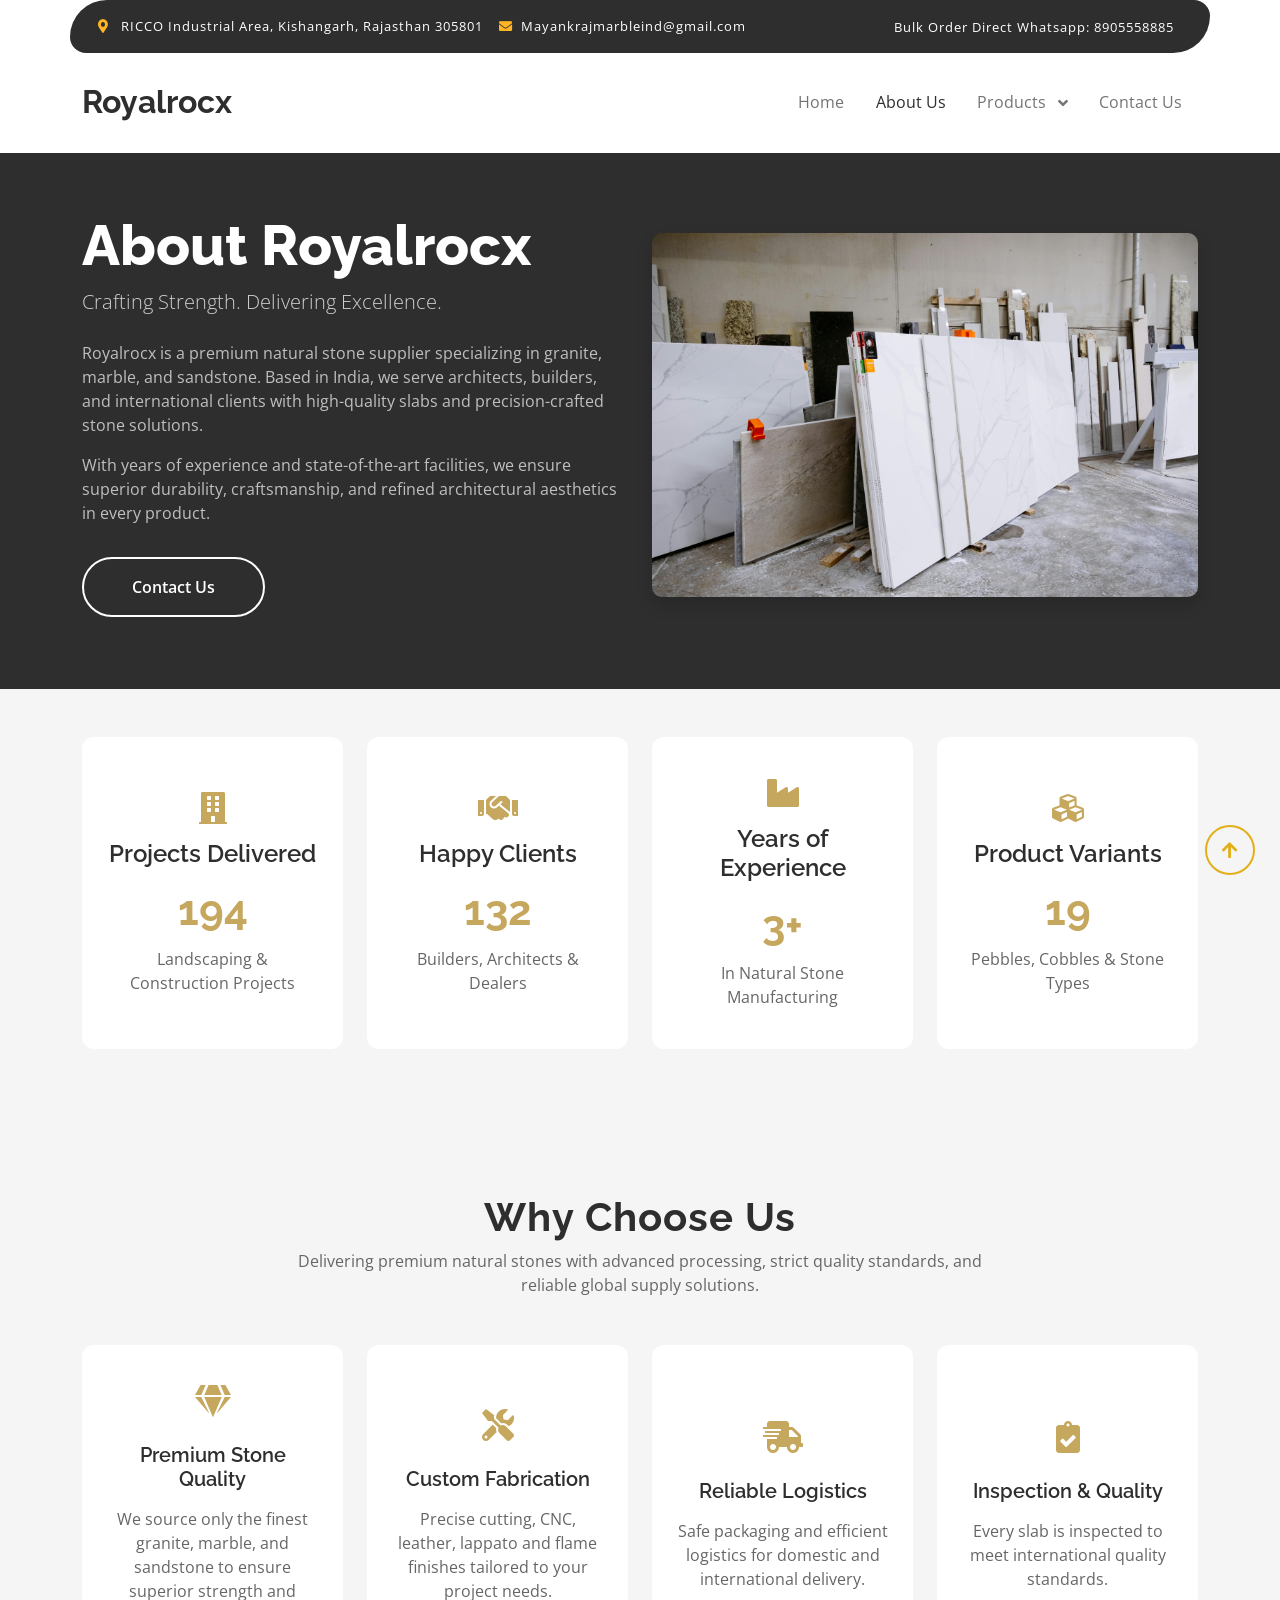
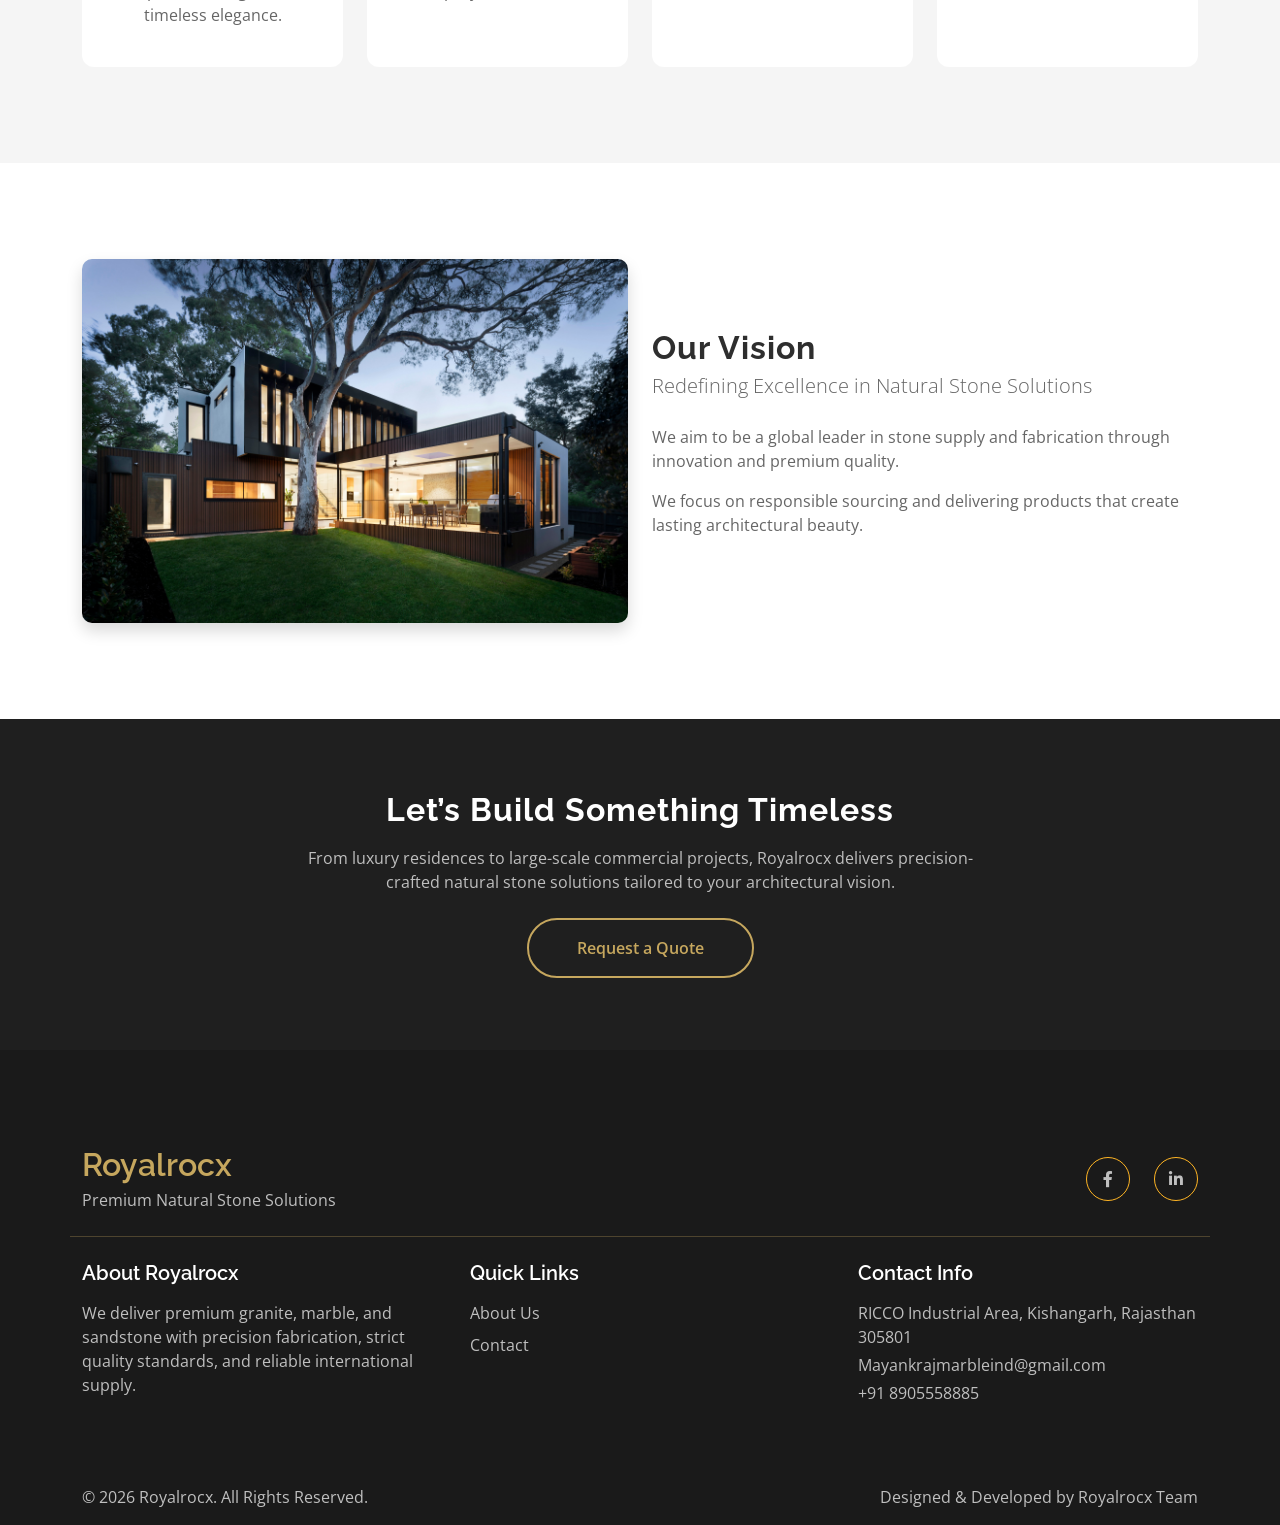
==== commit 8f610dec: "new changes" ====
--- a/about.html
+++ b/about.html
@@ -2,24 +2,26 @@
 <html lang="en">
   <head>
     <meta charset="utf-8" />
-    <title>About Rockworx | Premium Granite, Marble & Sandstone Supplier</title>
+    <title>
+      About Royalrocx | Premium Granite, Marble & Sandstone Supplier
+    </title>
     <meta content="width=device-width, initial-scale=1.0" name="viewport" />
     <meta
       name="description"
-      content="Rockworx is a trusted supplier of premium granite, marble, sandstone and custom stone fabrication solutions. Delivering quality materials, expert craftsmanship and reliable global exports."
+      content="Royalrocx is a trusted supplier of premium granite, marble, sandstone and custom stone fabrication solutions. Delivering quality materials, expert craftsmanship and reliable global exports."
     />
     <meta
       name="keywords"
       content="granite supplier, marble exporter, sandstone manufacturer, stone fabrication, granite slabs, marble slabs, Rajasthan stone company"
     />
-    <meta name="author" content="Rockworx" />
+    <meta name="author" content="Royalrocx" />
     <meta
       property="og:title"
-      content="About Rockworx - Premium Natural Stone Experts"
+      content="About Royalrocx - Premium Natural Stone Experts"
     />
     <meta
       property="og:description"
-      content="Discover Rockworx's journey in delivering premium natural stone products with advanced fabrication and global logistics expertise."
+      content="Discover Royalrocx's journey in delivering premium natural stone products with advanced fabrication and global logistics expertise."
     />
     <meta property="og:type" content="website" />
 
@@ -80,12 +82,14 @@
             </small>
             <small class="me-3"
               ><i class="fas fa-envelope me-2 text-secondary"></i
-              ><a href="#" class="text-white">Mayankrajmarbleind@gmail.com</a></small
+              ><a href="#" class="text-white"
+                >Mayankrajmarbleind@gmail.com</a
+              ></small
             >
           </div>
           <div class="top-link pe-2">
             <a
-              href="https://wa.me/918905558885?text=Hello%20Rockworx,%20I%20would%20like%20to%20request%20a%20quote%20for%20your%20stone%20products."
+              href="https://wa.me/918905558885?text=Hello%20Royalrocx,%20I%20would%20like%20to%20request%20a%20quote%20for%20your%20stone%20products."
               target="_blank"
               class="text-white"
               ><small class="text-white mx-2"
@@ -101,7 +105,7 @@
         <nav class="navbar navbar-expand-lg navbar-light bg-white py-3">
           <!-- Logo -->
           <a href="index.html" class="navbar-brand">
-            <h2 class="mb-0 fw-bold" style="color: #2e2e2e">Rockworx</h2>
+            <h2 class="mb-0 fw-bold" style="color: #2e2e2e">Royalrocx</h2>
           </a>
 
           <!-- Mobile Toggle -->
@@ -157,7 +161,7 @@
           <div class="col-lg-6">
             <div class="py-4">
               <!-- Heading -->
-              <h1 class="display-4" style="color: #ffffff">About Rockworx</h1>
+              <h1 class="display-4" style="color: #ffffff">About Royalrocx</h1>
 
               <!-- Tagline -->
               <p class="lead mb-4" style="color: #cfcfcf">
@@ -166,7 +170,7 @@
 
               <!-- Description -->
               <p style="color: #bfbfbf">
-                Rockworx is a premium natural stone supplier specializing in
+                Royalrocx is a premium natural stone supplier specializing in
                 granite, marble, and sandstone. Based in India, we serve
                 architects, builders, and international clients with
                 high-quality slabs and precision-crafted stone solutions.
@@ -180,7 +184,7 @@
 
               <!-- Outline Button -->
               <a
-                href="https://wa.me/918905558885?text=Hello%20Rockworx,%20I%20would%20like%20to%20request%20a%20quote%20for%20your%20stone%20products."
+                href="https://wa.me/918905558885?text=Hello%20Royalrocx,%20I%20would%20like%20to%20request%20a%20quote%20for%20your%20stone%20products."
                 target="_blank"
                 class="btn rounded-pill px-5 py-3 mt-3 about-outline-btn"
               >
@@ -200,6 +204,58 @@
       </div>
     </div>
     <!-- ABOUT Section End -->
+
+    <!-- Fact Start -->
+    <div class="container-fluid py-5 rw-bg-light">
+      <div class="container">
+        <div class="row g-4 text-center">
+          <!-- Projects Delivered -->
+          <div class="col-md-6 col-lg-3 d-flex">
+            <div class="rw-card w-100">
+              <i class="fa fa-building fa-2x rw-text-gold mb-3"></i>
+              <h4 class="rw-text-dark">Projects Delivered</h4>
+              <h1 class="count rw-text-gold" data-target="1250">0</h1>
+              <p class="rw-text-muted mb-0">
+                Landscaping & Construction Projects
+              </p>
+            </div>
+          </div>
+
+          <!-- Happy Clients -->
+          <div class="col-md-6 col-lg-3 d-flex">
+            <div class="rw-card w-100">
+              <i class="fa fa-handshake fa-2x rw-text-gold mb-3"></i>
+              <h4 class="rw-text-dark">Happy Clients</h4>
+              <h1 class="count rw-text-gold" data-target="850">0</h1>
+              <p class="rw-text-muted mb-0">Builders, Architects & Dealers</p>
+            </div>
+          </div>
+
+          <!-- Years of Experience -->
+          <div class="col-md-6 col-lg-3 d-flex">
+            <div class="rw-card w-100">
+              <i class="fa fa-industry fa-2x rw-text-gold mb-3"></i>
+              <h4 class="rw-text-dark">Years of Experience</h4>
+              <h1 class="rw-text-gold">
+                <span class="count rw-text-gold" data-target="15">0</span>+
+              </h1>
+              <p class="rw-text-muted mb-0">In Natural Stone Manufacturing</p>
+            </div>
+          </div>
+
+          <!-- Product Variants -->
+          <div class="col-md-6 col-lg-3 d-flex">
+            <div class="rw-card w-100">
+              <i class="fa fa-cubes fa-2x rw-text-gold mb-3"></i>
+              <h4 class="rw-text-dark">Product Variants</h4>
+              <h1 class="count rw-text-gold" data-target="120">0</h1>
+              <p class="rw-text-muted mb-0">Pebbles, Cobbles & Stone Types</p>
+            </div>
+          </div>
+        </div>
+      </div>
+    </div>
+    <!-- Fact Start -->
 
     <div class="container-fluid rw-bg-light py-5">
       <div class="container py-5">
@@ -297,58 +353,6 @@
     </div>
     <!-- OUR VISION End -->
 
-    <!-- Fact Start -->
-    <div class="container-fluid py-5 rw-bg-light">
-      <div class="container">
-        <div class="row g-4 text-center">
-          <!-- Projects Delivered -->
-          <div class="col-md-6 col-lg-3 d-flex">
-            <div class="rw-card w-100">
-              <i class="fa fa-building fa-2x rw-text-gold mb-3"></i>
-              <h4 class="rw-text-dark">Projects Delivered</h4>
-              <h1 class="count rw-text-gold" data-target="1250">0</h1>
-              <p class="rw-text-muted mb-0">
-                Landscaping & Construction Projects
-              </p>
-            </div>
-          </div>
-
-          <!-- Happy Clients -->
-          <div class="col-md-6 col-lg-3 d-flex">
-            <div class="rw-card w-100">
-              <i class="fa fa-handshake fa-2x rw-text-gold mb-3"></i>
-              <h4 class="rw-text-dark">Happy Clients</h4>
-              <h1 class="count rw-text-gold" data-target="850">0</h1>
-              <p class="rw-text-muted mb-0">Builders, Architects & Dealers</p>
-            </div>
-          </div>
-
-          <!-- Years of Experience -->
-          <div class="col-md-6 col-lg-3 d-flex">
-            <div class="rw-card w-100">
-              <i class="fa fa-industry fa-2x rw-text-gold mb-3"></i>
-              <h4 class="rw-text-dark">Years of Experience</h4>
-              <h1 class="rw-text-gold">
-                <span class="count rw-text-gold" data-target="15">0</span>+
-              </h1>
-              <p class="rw-text-muted mb-0">In Natural Stone Manufacturing</p>
-            </div>
-          </div>
-
-          <!-- Product Variants -->
-          <div class="col-md-6 col-lg-3 d-flex">
-            <div class="rw-card w-100">
-              <i class="fa fa-cubes fa-2x rw-text-gold mb-3"></i>
-              <h4 class="rw-text-dark">Product Variants</h4>
-              <h1 class="count rw-text-gold" data-target="120">0</h1>
-              <p class="rw-text-muted mb-0">Pebbles, Cobbles & Stone Types</p>
-            </div>
-          </div>
-        </div>
-      </div>
-    </div>
-    <!-- Fact Start -->
-
     <!-- CTA Section Start -->
     <div class="container-fluid rw-bg-cta py-5">
       <div class="container text-center py-4">
@@ -357,13 +361,13 @@
         </h2>
 
         <p class="rw-text-light mb-4" style="max-width: 700px; margin: auto">
-          From luxury residences to large-scale commercial projects, Rockworx
+          From luxury residences to large-scale commercial projects, Royalrocx
           delivers precision-crafted natural stone solutions tailored to your
           architectural vision.
         </p>
 
         <a
-          href="https://wa.me/918905558885?text=Hello%20Rockworx,%20I%20would%20like%20to%20request%20a%20quote%20for%20your%20stone%20products."
+          href="https://wa.me/918905558885?text=Hello%20Royalrocx,%20I%20would%20like%20to%20request%20a%20quote%20for%20your%20stone%20products."
           target="_blank"
           class="btn rw-btn-gold-outline rounded-pill px-5 py-3"
         >
@@ -382,7 +386,7 @@
           style="border-color: rgba(198, 167, 94, 0.3) !important"
         >
           <div class="col-lg-6 text-center text-lg-start mb-3 mb-lg-0">
-            <h2 class="rw-text-gold mb-1">Rockworx</h2>
+            <h2 class="rw-text-gold mb-1">Royalrocx</h2>
             <p class="rw-text-light mb-0">Premium Natural Stone Solutions</p>
           </div>
 
@@ -415,7 +419,7 @@
         <!-- Main Footer Content -->
         <div class="row g-5">
           <div class="col-lg-4 col-md-6">
-            <h5 class="rw-text-white mb-3">About Rockworx</h5>
+            <h5 class="rw-text-white mb-3">About Royalrocx</h5>
             <p class="rw-text-light">
               We deliver premium granite, marble, and sandstone with precision
               fabrication, strict quality standards, and reliable international
@@ -449,11 +453,11 @@
       <div class="container">
         <div class="row align-items-center">
           <div class="col-md-6 text-center text-md-start rw-text-light">
-            © 2026 Rockworx. All Rights Reserved.
+            © 2026 Royalrocx. All Rights Reserved.
           </div>
 
           <div class="col-md-6 text-center text-md-end rw-text-light">
-            Designed & Developed by Rockworx Team
+            Designed & Developed by Royalrocx Team
           </div>
         </div>
       </div>
--- a/css/style.css
+++ b/css/style.css
@@ -547,7 +547,7 @@
 }
 /*** Footer End ***/
 /* ===============================
-   ROCKWORX DESIGN SYSTEM (NAMESPACED)
+   Royalrocx DESIGN SYSTEM (NAMESPACED)
 ================================= */
 
 /* ===== Backgrounds ===== */
@@ -654,7 +654,7 @@
   color: #ffffff;
 }
 /* ===== Social Icons ===== */
-/* Back to Top - Rockworx Style */
+/* Back to Top - Royalrocx Style */
 .rw-back-to-top {
   position: fixed;
   right: 25px;
